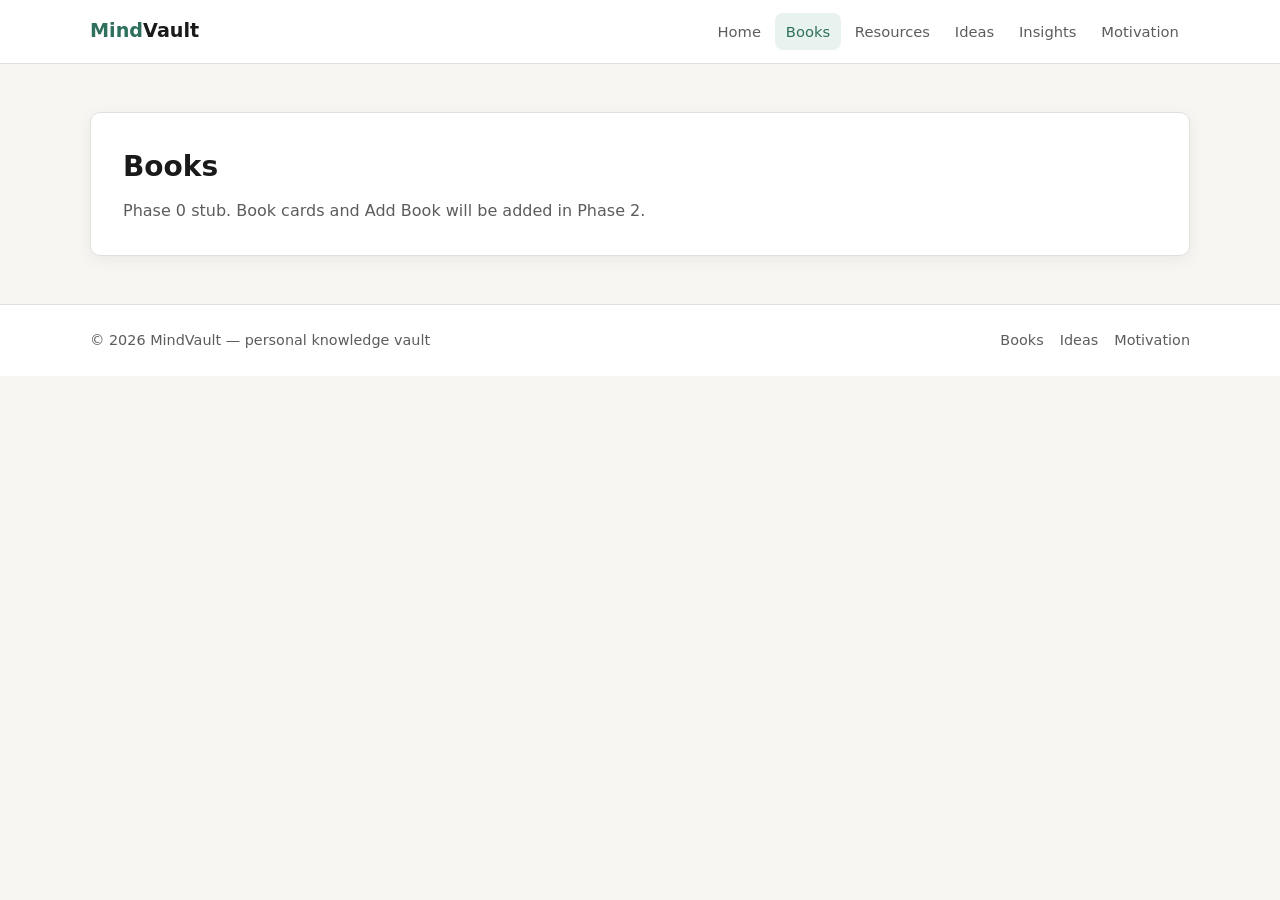
==== books.html @ 551688cd "just setup teh initial folder structure of application" ====
<!DOCTYPE html>
<html lang="en">
<head>
  <meta charset="UTF-8">
  <meta name="viewport" content="width=device-width, initial-scale=1.0">
  <title>Books — MindVault</title>
  <link rel="stylesheet" href="css/style.css">
</head>
<body>
  <header class="site-header">
    <div class="container nav-inner">
      <a class="logo" href="index.html">Mind<span>Vault</span></a>
      <button class="nav-toggle" type="button" aria-label="Open menu">☰</button>
      <nav class="site-nav" aria-label="Main">
        <ul>
          <li><a href="index.html">Home</a></li>
          <li><a class="active" href="books.html">Books</a></li>
          <li><a href="resources.html">Resources</a></li>
          <li><a href="ideas.html">Ideas</a></li>
          <li><a href="insights.html">Insights</a></li>
          <li><a href="motivation.html">Motivation</a></li>
        </ul>
      </nav>
    </div>
  </header>

  <main class="page-main">
    <div class="container">
      <section class="page-stub">
        <h1>Books</h1>
        <p>Phase 0 stub. Book cards and Add Book will be added in Phase 2.</p>
      </section>
    </div>
  </main>

  <footer class="site-footer">
    <div class="container footer-inner">
      <p>© 2026 MindVault — personal knowledge vault</p>
      <div class="footer-links">
        <a href="books.html">Books</a>
        <a href="ideas.html">Ideas</a>
        <a href="motivation.html">Motivation</a>
      </div>
    </div>
  </footer>

  <script src="js/data.js"></script>
  <script src="js/script.js"></script>
</body>
</html>
---- css/style.css ----
/* MindVault — Phase 0: design tokens, base, shared layout */

:root {
  --bg: #f7f6f3;
  --surface: #ffffff;
  --text: #1a1a1a;
  --muted: #5c5c5c;
  --border: #e2e0db;
  --accent: #2f6f5e;
  --accent-hover: #255a4c;
  --accent-soft: #e8f2ef;
  --danger: #b42318;
  --radius: 10px;
  --shadow: 0 4px 16px rgba(26, 26, 26, 0.06);
  --font: "Segoe UI", system-ui, sans-serif;
  --nav-height: 64px;
  --container: 1100px;
  --space-1: 0.5rem;
  --space-2: 1rem;
  --space-3: 1.5rem;
  --space-4: 2rem;
  --space-5: 3rem;
}

*,
*::before,
*::after {
  box-sizing: border-box;
  margin: 0;
  padding: 0;
}

body {
  font-family: var(--font);
  background: var(--bg);
  color: var(--text);
  line-height: 1.6;
  min-height: 100vh;
}

img {
  max-width: 100%;
  display: block;
}

a {
  color: inherit;
  text-decoration: none;
}

ul {
  list-style: none;
}

button,
input,
textarea,
select {
  font: inherit;
}

.container {
  width: min(var(--container), 92%);
  margin-inline: auto;
}

/* ----- Header / Nav (Flexbox) ----- */
.site-header {
  position: sticky;
  top: 0;
  z-index: 100;
  height: var(--nav-height);
  background: var(--surface);
  border-bottom: 1px solid var(--border);
}

.nav-inner {
  height: 100%;
  display: flex;
  align-items: center;
  justify-content: space-between;
  gap: var(--space-2);
}

.logo {
  font-weight: 700;
  font-size: 1.2rem;
  color: var(--accent);
}

.logo span {
  color: var(--text);
}

.nav-toggle {
  display: none;
  border: 1px solid var(--border);
  background: var(--surface);
  border-radius: 8px;
  padding: 0.4rem 0.7rem;
  cursor: pointer;
  font-size: 1.2rem;
  line-height: 1;
}

.site-nav ul {
  display: flex;
  align-items: center;
  gap: 0.15rem;
  flex-wrap: wrap;
}

.site-nav a {
  display: block;
  padding: 0.45rem 0.7rem;
  border-radius: 8px;
  font-size: 0.92rem;
  font-weight: 500;
  color: var(--muted);
}

.site-nav a:hover,
.site-nav a.active {
  background: var(--accent-soft);
  color: var(--accent);
}

/* ----- Buttons ----- */
.btn {
  display: inline-flex;
  align-items: center;
  justify-content: center;
  gap: 0.35rem;
  padding: 0.65rem 1.15rem;
  border: none;
  border-radius: 8px;
  background: var(--accent);
  color: #fff;
  font-weight: 600;
  cursor: pointer;
}

.btn:hover {
  background: var(--accent-hover);
}

.btn-outline {
  background: transparent;
  color: var(--accent);
  border: 1.5px solid var(--accent);
}

.btn-outline:hover {
  background: var(--accent-soft);
}

/* ----- Main stub ----- */
.page-main {
  padding: var(--space-5) 0;
}

.page-stub {
  background: var(--surface);
  border: 1px solid var(--border);
  border-radius: var(--radius);
  padding: var(--space-4);
  box-shadow: var(--shadow);
}

.page-stub h1 {
  font-size: 1.75rem;
  margin-bottom: var(--space-1);
}

.page-stub p {
  color: var(--muted);
}

/* ----- Footer ----- */
.site-footer {
  margin-top: auto;
  padding: var(--space-3) 0;
  border-top: 1px solid var(--border);
  background: var(--surface);
}

.footer-inner {
  display: flex;
  justify-content: space-between;
  align-items: center;
  flex-wrap: wrap;
  gap: var(--space-2);
}

.site-footer p {
  color: var(--muted);
  font-size: 0.9rem;
}

.footer-links {
  display: flex;
  gap: var(--space-2);
}

.footer-links a {
  color: var(--muted);
  font-size: 0.9rem;
}

.footer-links a:hover {
  color: var(--accent);
}

/* ----- Responsive ----- */
@media (max-width: 900px) {
  .site-nav a {
    padding: 0.4rem 0.55rem;
    font-size: 0.85rem;
  }
}

@media (max-width: 600px) {
  .nav-toggle {
    display: block;
  }

  .site-nav {
    position: absolute;
    top: var(--nav-height);
    left: 0;
    right: 0;
    background: var(--surface);
    border-bottom: 1px solid var(--border);
    padding: var(--space-2);
    display: none;
  }

  .site-nav.open {
    display: block;
  }

  .site-nav ul {
    flex-direction: column;
    align-items: stretch;
  }

  .site-nav a {
    padding: 0.75rem 0.85rem;
  }

  .footer-inner {
    flex-direction: column;
    align-items: flex-start;
  }
}
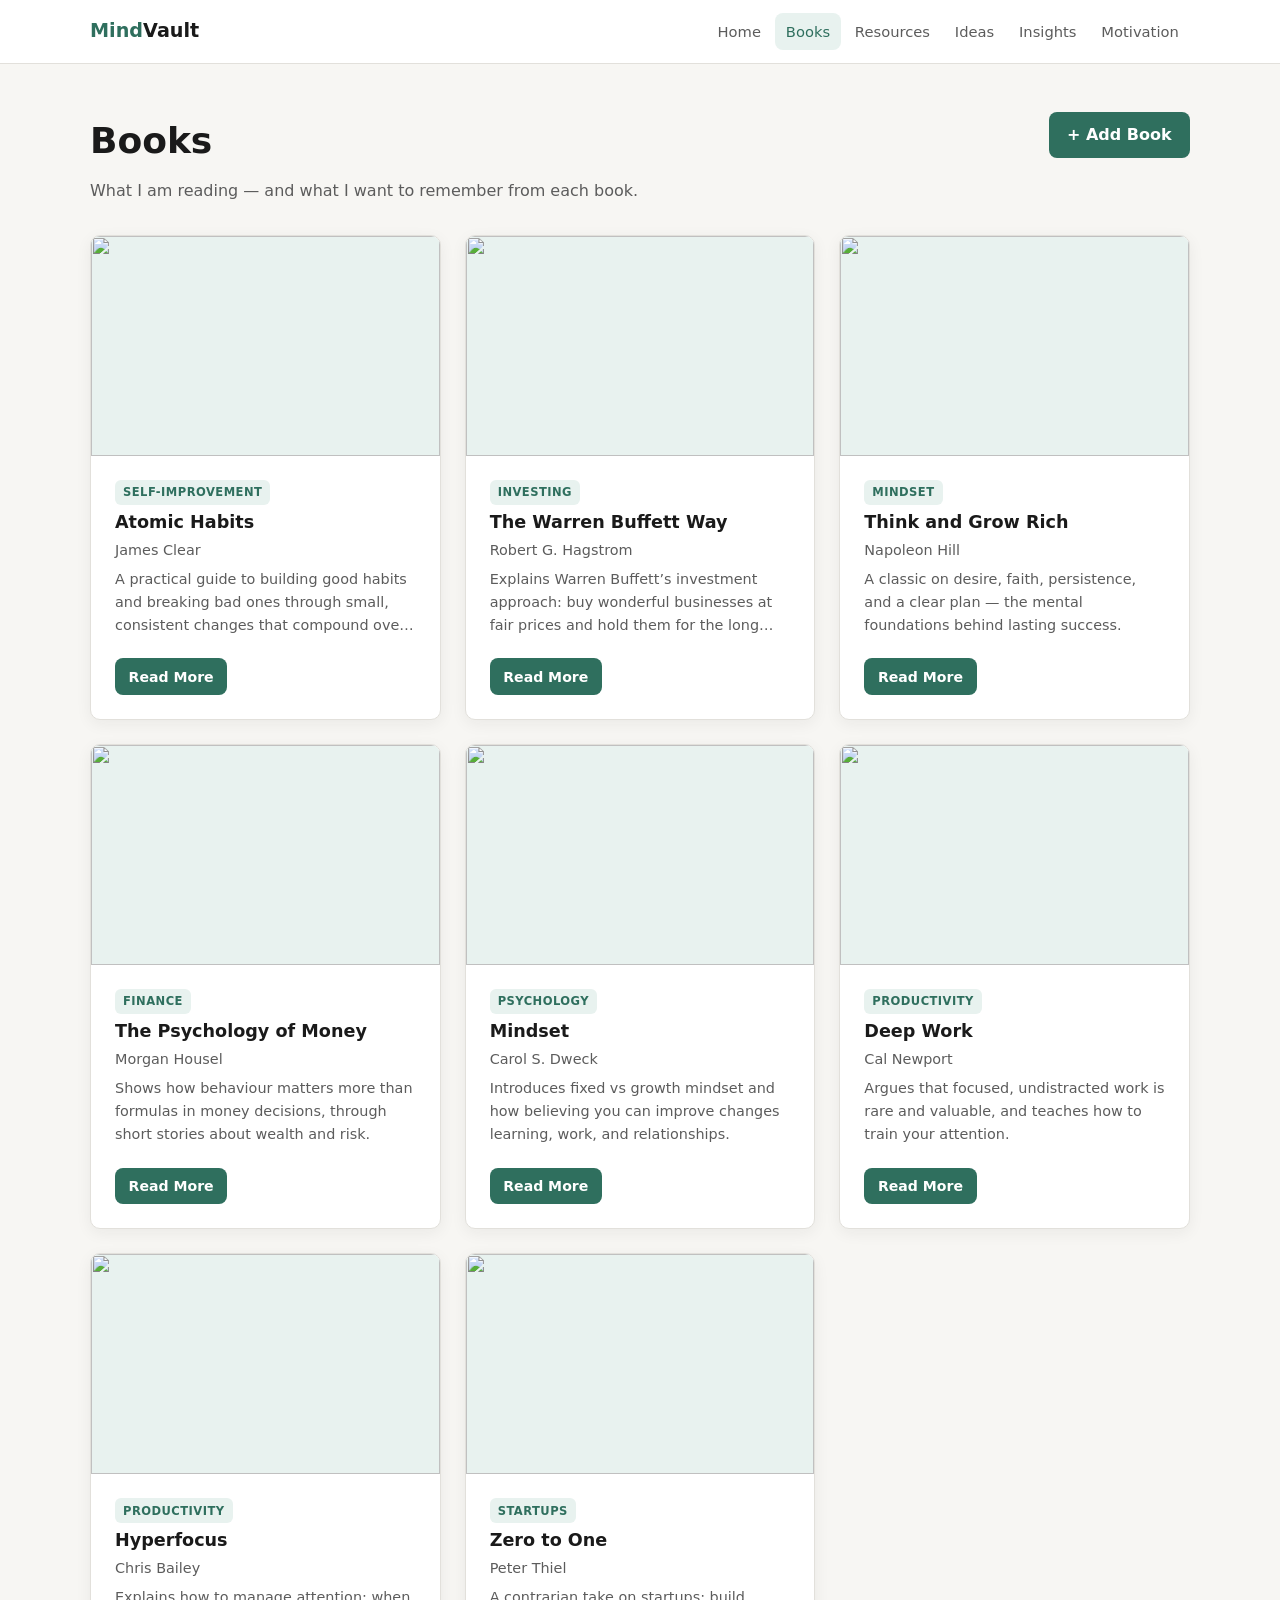
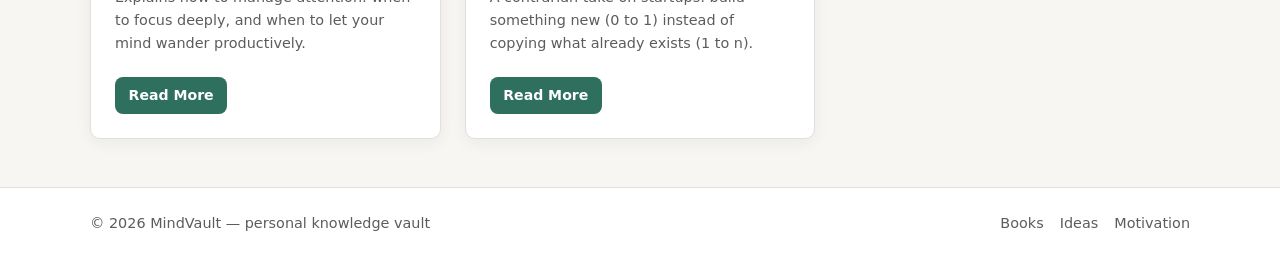
==== commit 7c8ceeaa: "books sections is complete with all its necessary functionality" ====
--- a/books.html
+++ b/books.html
@@ -26,12 +26,74 @@
 
   <main class="page-main">
     <div class="container">
-      <section class="page-stub">
-        <h1>Books</h1>
-        <p>Phase 0 stub. Book cards and Add Book will be added in Phase 2.</p>
+      <header class="page-header">
+        <div>
+          <h1>Books</h1>
+          <p>What I am reading — and what I want to remember from each book.</p>
+        </div>
+        <button class="btn" type="button" id="btn-open-add-book">+ Add Book</button>
+      </header>
+
+      <section aria-label="Book list">
+        <div class="items-grid" id="books-grid"></div>
       </section>
     </div>
   </main>
+
+  <!-- Add Book modal -->
+  <div class="modal-backdrop" id="add-book-modal" hidden>
+    <div class="modal" role="dialog" aria-labelledby="add-book-title" aria-modal="true">
+      <h2 id="add-book-title">Add Book</h2>
+      <form id="add-book-form" novalidate>
+        <div class="form-group" id="book-title-group">
+          <label for="book-title">Book name</label>
+          <input type="text" id="book-title" name="title" placeholder="e.g. Atomic Habits">
+          <p class="error-text"></p>
+        </div>
+        <div class="form-group" id="book-author-group">
+          <label for="book-author">Author</label>
+          <input type="text" id="book-author" name="author" placeholder="e.g. James Clear">
+          <p class="error-text"></p>
+        </div>
+        <div class="form-group" id="book-category-group">
+          <label for="book-category">Category</label>
+          <select id="book-category" name="category">
+            <option value="">Select category…</option>
+            <option value="Self-Improvement">Self-Improvement</option>
+            <option value="Investing">Investing</option>
+            <option value="Finance">Finance</option>
+            <option value="Psychology">Psychology</option>
+            <option value="Productivity">Productivity</option>
+            <option value="Mindset">Mindset</option>
+            <option value="Startups">Startups</option>
+            <option value="Other">Other</option>
+          </select>
+          <p class="error-text"></p>
+        </div>
+        <div class="form-group" id="book-summary-group">
+          <label for="book-summary">Summary</label>
+          <textarea id="book-summary" name="summary" rows="4" placeholder="A short note about this book…"></textarea>
+          <p class="error-text"></p>
+        </div>
+        <div class="modal-actions">
+          <button class="btn btn-outline" type="button" data-close-modal="add-book-modal">Cancel</button>
+          <button class="btn" type="submit">Add Book</button>
+        </div>
+      </form>
+    </div>
+  </div>
+
+  <!-- Read More modal -->
+  <div class="modal-backdrop" id="book-detail-modal" hidden>
+    <div class="modal" role="dialog" aria-labelledby="book-detail-title" aria-modal="true">
+      <h2 id="book-detail-title">Book</h2>
+      <p class="detail-meta" id="book-detail-meta"></p>
+      <p id="book-detail-summary"></p>
+      <div class="modal-actions">
+        <button class="btn" type="button" data-close-modal="book-detail-modal">Close</button>
+      </div>
+    </div>
+  </div>
 
   <footer class="site-footer">
     <div class="container footer-inner">
--- a/css/style.css
+++ b/css/style.css
@@ -1,5 +1,3 @@
-/* MindVault — Phase 0: design tokens, base, shared layout */
-
 :root {
   --bg: #f7f6f3;
   --surface: #ffffff;
@@ -154,7 +152,7 @@
   background: var(--accent-soft);
 }
 
-/* ----- Main stub ----- */
+/* ----- Main ----- */
 .page-main {
   padding: var(--space-5) 0;
 }
@@ -174,6 +172,335 @@
 
 .page-stub p {
   color: var(--muted);
+}
+
+.section-title {
+  font-size: 1.35rem;
+  margin-bottom: var(--space-1);
+}
+
+.section-desc {
+  color: var(--muted);
+  margin-bottom: var(--space-3);
+  max-width: 36rem;
+}
+
+/* ----- Home: Hero ----- */
+.hero {
+  padding: var(--space-5) 0 var(--space-4);
+}
+
+.hero-eyebrow {
+  font-size: 0.8rem;
+  font-weight: 600;
+  letter-spacing: 0.08em;
+  text-transform: uppercase;
+  color: var(--accent);
+  margin-bottom: var(--space-1);
+}
+
+.hero h1 {
+  font-size: clamp(1.9rem, 4vw, 2.75rem);
+  line-height: 1.2;
+  margin-bottom: var(--space-2);
+  max-width: 18ch;
+}
+
+.hero-lead {
+  color: var(--muted);
+  font-size: 1.1rem;
+  max-width: 34rem;
+  margin-bottom: var(--space-3);
+}
+
+.hero-actions {
+  display: flex;
+  flex-wrap: wrap;
+  gap: var(--space-2);
+}
+
+/* ----- Home: Statistics (Flexbox row) ----- */
+.statistics {
+  padding: var(--space-4) 0;
+}
+
+.stats-row {
+  display: flex;
+  flex-wrap: wrap;
+  gap: var(--space-2);
+}
+
+.stat-card {
+  flex: 1 1 120px;
+  background: var(--surface);
+  border: 1px solid var(--border);
+  border-radius: var(--radius);
+  padding: var(--space-3) var(--space-2);
+  text-align: center;
+  box-shadow: var(--shadow);
+}
+
+.stat-card strong {
+  display: block;
+  font-size: 1.75rem;
+  color: var(--accent);
+  line-height: 1.2;
+}
+
+.stat-card span {
+  color: var(--muted);
+  font-size: 0.9rem;
+}
+
+/* ----- Home: Quick actions ----- */
+.quick-actions {
+  padding: var(--space-4) 0;
+}
+
+.actions-row {
+  display: flex;
+  flex-wrap: wrap;
+  gap: var(--space-2);
+}
+
+/* ----- Home: Recent items (simple grid) ----- */
+.recent-items {
+  padding: var(--space-4) 0 var(--space-2);
+}
+
+.recent-grid {
+  display: grid;
+  grid-template-columns: repeat(3, 1fr);
+  gap: var(--space-2);
+}
+
+.recent-card {
+  background: var(--surface);
+  border: 1px solid var(--border);
+  border-radius: var(--radius);
+  padding: var(--space-3);
+  box-shadow: var(--shadow);
+}
+
+.recent-type {
+  display: inline-block;
+  font-size: 0.75rem;
+  font-weight: 600;
+  text-transform: uppercase;
+  letter-spacing: 0.04em;
+  color: var(--accent);
+  background: var(--accent-soft);
+  padding: 0.2rem 0.5rem;
+  border-radius: 6px;
+  margin-bottom: var(--space-1);
+}
+
+.recent-card h3 {
+  font-size: 1.05rem;
+  margin-bottom: 0.35rem;
+}
+
+.recent-card p {
+  color: var(--muted);
+  font-size: 0.92rem;
+}
+
+/* ----- Page header (Books and later pages) ----- */
+.page-header {
+  display: flex;
+  justify-content: space-between;
+  align-items: flex-start;
+  gap: var(--space-2);
+  margin-bottom: var(--space-4);
+  flex-wrap: wrap;
+}
+
+.page-header h1 {
+  font-size: clamp(1.75rem, 3vw, 2.25rem);
+  margin-bottom: var(--space-1);
+}
+
+.page-header p {
+  color: var(--muted);
+}
+
+/* ----- Card grid (Books) ----- */
+.items-grid {
+  display: grid;
+  grid-template-columns: repeat(3, 1fr);
+  gap: var(--space-3);
+}
+
+.book-card {
+  background: var(--surface);
+  border: 1px solid var(--border);
+  border-radius: var(--radius);
+  overflow: hidden;
+  box-shadow: var(--shadow);
+  display: flex;
+  flex-direction: column;
+}
+
+.book-cover {
+  width: 100%;
+  height: 220px;
+  object-fit: cover;
+  background: var(--accent-soft);
+}
+
+.book-cover.placeholder {
+  display: flex;
+  align-items: center;
+  justify-content: center;
+  color: var(--muted);
+  font-size: 0.9rem;
+  font-weight: 600;
+}
+
+.book-body {
+  padding: var(--space-3);
+  display: flex;
+  flex-direction: column;
+  flex: 1;
+  gap: 0.35rem;
+}
+
+.card-tag {
+  display: inline-block;
+  align-self: flex-start;
+  font-size: 0.72rem;
+  font-weight: 600;
+  text-transform: uppercase;
+  letter-spacing: 0.04em;
+  color: var(--accent);
+  background: var(--accent-soft);
+  padding: 0.2rem 0.5rem;
+  border-radius: 6px;
+}
+
+.book-body h3 {
+  font-size: 1.1rem;
+  line-height: 1.3;
+}
+
+.book-author {
+  color: var(--muted);
+  font-size: 0.9rem;
+}
+
+.book-summary {
+  color: var(--muted);
+  font-size: 0.9rem;
+  flex: 1;
+  display: -webkit-box;
+  -webkit-line-clamp: 3;
+  -webkit-box-orient: vertical;
+  overflow: hidden;
+}
+
+.card-actions {
+  display: flex;
+  flex-wrap: wrap;
+  gap: 0.5rem;
+  margin-top: var(--space-2);
+}
+
+.btn-small {
+  padding: 0.45rem 0.85rem;
+  font-size: 0.88rem;
+}
+
+/* ----- Modal ----- */
+.modal-backdrop {
+  position: fixed;
+  inset: 0;
+  background: rgba(26, 26, 26, 0.45);
+  display: flex;
+  align-items: center;
+  justify-content: center;
+  padding: var(--space-2);
+  z-index: 200;
+}
+
+.modal-backdrop[hidden] {
+  display: none;
+}
+
+.modal {
+  width: min(480px, 100%);
+  background: var(--surface);
+  border-radius: var(--radius);
+  padding: var(--space-4);
+  box-shadow: var(--shadow);
+  max-height: 90vh;
+  overflow-y: auto;
+}
+
+.modal h2 {
+  font-size: 1.35rem;
+  margin-bottom: var(--space-3);
+}
+
+.detail-meta {
+  color: var(--accent);
+  font-weight: 600;
+  font-size: 0.9rem;
+  margin-bottom: var(--space-2);
+}
+
+.modal-actions {
+  display: flex;
+  justify-content: flex-end;
+  flex-wrap: wrap;
+  gap: var(--space-2);
+  margin-top: var(--space-3);
+}
+
+/* ----- Forms ----- */
+.form-group {
+  margin-bottom: var(--space-2);
+}
+
+.form-group label {
+  display: block;
+  font-weight: 600;
+  margin-bottom: 0.35rem;
+  font-size: 0.9rem;
+}
+
+.form-group input,
+.form-group select,
+.form-group textarea {
+  width: 100%;
+  padding: 0.65rem 0.8rem;
+  border: 1.5px solid var(--border);
+  border-radius: 8px;
+  background: var(--bg);
+  color: var(--text);
+}
+
+.form-group input:focus,
+.form-group select:focus,
+.form-group textarea:focus {
+  outline: 2px solid var(--accent);
+  outline-offset: 1px;
+}
+
+.form-group.error input,
+.form-group.error select,
+.form-group.error textarea {
+  border-color: var(--danger);
+}
+
+.error-text {
+  display: none;
+  color: var(--danger);
+  font-size: 0.82rem;
+  margin-top: 0.3rem;
+}
+
+.form-group.error .error-text {
+  display: block;
 }
 
 /* ----- Footer ----- */
@@ -188,7 +515,7 @@
   display: flex;
   justify-content: space-between;
   align-items: center;
-  flex-wrap: wrap;
+  flex-wrap: nowrap;
   gap: var(--space-2);
 }
 
@@ -216,6 +543,14 @@
   .site-nav a {
     padding: 0.4rem 0.55rem;
     font-size: 0.85rem;
+  }
+
+  .recent-grid {
+    grid-template-columns: repeat(2, 1fr);
+  }
+
+  .items-grid {
+    grid-template-columns: repeat(2, 1fr);
   }
 }
 
@@ -252,4 +587,34 @@
     flex-direction: column;
     align-items: flex-start;
   }
-}
+
+  .hero {
+    padding-top: var(--space-4);
+  }
+
+  .hero-actions,
+  .actions-row {
+    flex-direction: column;
+  }
+
+  .hero-actions .btn,
+  .actions-row .btn {
+    width: 100%;
+  }
+
+  .recent-grid {
+    grid-template-columns: 1fr;
+  }
+
+  .items-grid {
+    grid-template-columns: 1fr;
+  }
+
+  .page-header {
+    flex-direction: column;
+  }
+
+  .page-header .btn {
+    width: 100%;
+  }
+}
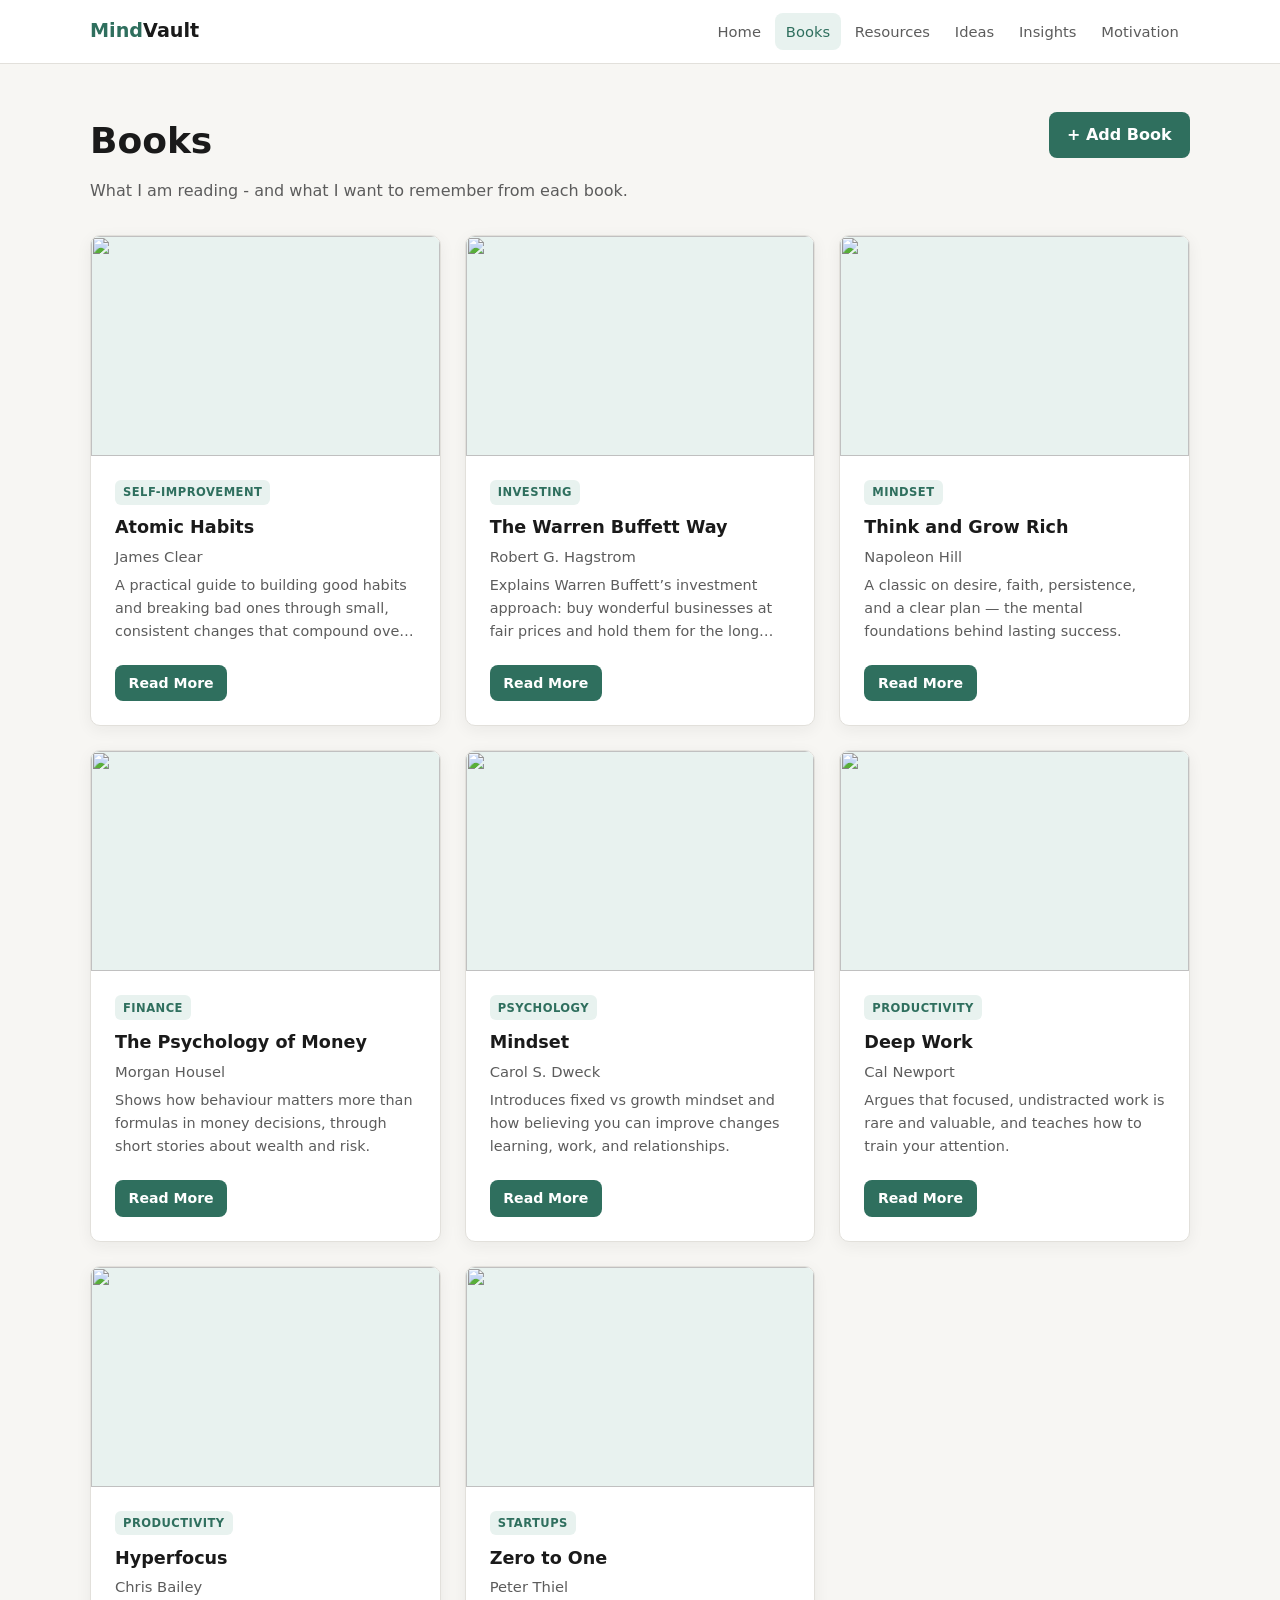
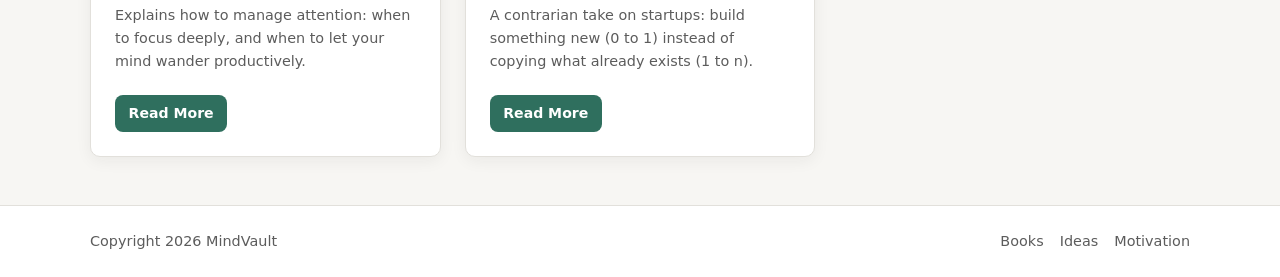
==== commit 4e7fc20e: "Refactor HTML structure and update styles across multiple pages for consistency; improve accessibili" ====
--- a/books.html
+++ b/books.html
@@ -3,7 +3,7 @@
 <head>
   <meta charset="UTF-8">
   <meta name="viewport" content="width=device-width, initial-scale=1.0">
-  <title>Books — MindVault</title>
+  <title>Books  -  MindVault</title>
   <link rel="stylesheet" href="css/style.css">
 </head>
 <body>
@@ -26,39 +26,36 @@
 
   <main class="page-main">
     <div class="container">
-      <header class="page-header">
+      <div class="page-header">
         <div>
           <h1>Books</h1>
-          <p>What I am reading — and what I want to remember from each book.</p>
+          <p>What I am reading  -  and what I want to remember from each book.</p>
         </div>
         <button class="btn" type="button" id="btn-open-add-book">+ Add Book</button>
-      </header>
+      </div>
 
-      <section aria-label="Book list">
-        <div class="items-grid" id="books-grid"></div>
-      </section>
+      <div class="items-grid" id="books-grid"></div>
     </div>
   </main>
 
-  <!-- Add Book modal -->
   <div class="modal-backdrop" id="add-book-modal" hidden>
-    <div class="modal" role="dialog" aria-labelledby="add-book-title" aria-modal="true">
-      <h2 id="add-book-title">Add Book</h2>
-      <form id="add-book-form" novalidate>
+    <div class="modal">
+      <h2>Add Book</h2>
+      <form id="add-book-form">
         <div class="form-group" id="book-title-group">
           <label for="book-title">Book name</label>
-          <input type="text" id="book-title" name="title" placeholder="e.g. Atomic Habits">
+          <input type="text" id="book-title" placeholder="e.g. Atomic Habits">
           <p class="error-text"></p>
         </div>
         <div class="form-group" id="book-author-group">
           <label for="book-author">Author</label>
-          <input type="text" id="book-author" name="author" placeholder="e.g. James Clear">
+          <input type="text" id="book-author" placeholder="e.g. James Clear">
           <p class="error-text"></p>
         </div>
         <div class="form-group" id="book-category-group">
           <label for="book-category">Category</label>
-          <select id="book-category" name="category">
-            <option value="">Select category…</option>
+          <select id="book-category">
+            <option value="">Select category...</option>
             <option value="Self-Improvement">Self-Improvement</option>
             <option value="Investing">Investing</option>
             <option value="Finance">Finance</option>
@@ -72,7 +69,7 @@
         </div>
         <div class="form-group" id="book-summary-group">
           <label for="book-summary">Summary</label>
-          <textarea id="book-summary" name="summary" rows="4" placeholder="A short note about this book…"></textarea>
+          <textarea id="book-summary" rows="4" placeholder="A short note about this book..."></textarea>
           <p class="error-text"></p>
         </div>
         <div class="modal-actions">
@@ -83,9 +80,8 @@
     </div>
   </div>
 
-  <!-- Read More modal -->
   <div class="modal-backdrop" id="book-detail-modal" hidden>
-    <div class="modal" role="dialog" aria-labelledby="book-detail-title" aria-modal="true">
+    <div class="modal">
       <h2 id="book-detail-title">Book</h2>
       <p class="detail-meta" id="book-detail-meta"></p>
       <p id="book-detail-summary"></p>
@@ -97,7 +93,7 @@
 
   <footer class="site-footer">
     <div class="container footer-inner">
-      <p>© 2026 MindVault — personal knowledge vault</p>
+      <p>Copyright 2026 MindVault</p>
       <div class="footer-links">
         <a href="books.html">Books</a>
         <a href="ideas.html">Ideas</a>
--- a/css/style.css
+++ b/css/style.css
@@ -157,23 +157,6 @@
   padding: var(--space-5) 0;
 }
 
-.page-stub {
-  background: var(--surface);
-  border: 1px solid var(--border);
-  border-radius: var(--radius);
-  padding: var(--space-4);
-  box-shadow: var(--shadow);
-}
-
-.page-stub h1 {
-  font-size: 1.75rem;
-  margin-bottom: var(--space-1);
-}
-
-.page-stub p {
-  color: var(--muted);
-}
-
 .section-title {
   font-size: 1.35rem;
   margin-bottom: var(--space-1);
@@ -185,187 +168,12 @@
   max-width: 36rem;
 }
 
-/* ----- Home: Hero ----- */
-.hero {
-  padding: var(--space-5) 0 var(--space-4);
-}
-
-.hero-eyebrow {
-  font-size: 0.8rem;
-  font-weight: 600;
-  letter-spacing: 0.08em;
-  text-transform: uppercase;
-  color: var(--accent);
-  margin-bottom: var(--space-1);
-}
-
-.hero h1 {
-  font-size: clamp(1.9rem, 4vw, 2.75rem);
-  line-height: 1.2;
-  margin-bottom: var(--space-2);
-  max-width: 18ch;
-}
-
-.hero-lead {
-  color: var(--muted);
-  font-size: 1.1rem;
-  max-width: 34rem;
-  margin-bottom: var(--space-3);
-}
-
-.hero-actions {
-  display: flex;
-  flex-wrap: wrap;
-  gap: var(--space-2);
-}
-
-/* ----- Home: Statistics (Flexbox row) ----- */
-.statistics {
-  padding: var(--space-4) 0;
-}
-
-.stats-row {
-  display: flex;
-  flex-wrap: wrap;
-  gap: var(--space-2);
-}
-
-.stat-card {
-  flex: 1 1 120px;
-  background: var(--surface);
-  border: 1px solid var(--border);
-  border-radius: var(--radius);
-  padding: var(--space-3) var(--space-2);
-  text-align: center;
-  box-shadow: var(--shadow);
-}
-
-.stat-card strong {
-  display: block;
-  font-size: 1.75rem;
-  color: var(--accent);
-  line-height: 1.2;
-}
-
-.stat-card span {
-  color: var(--muted);
-  font-size: 0.9rem;
-}
-
-/* ----- Home: Quick actions ----- */
-.quick-actions {
-  padding: var(--space-4) 0;
-}
-
-.actions-row {
-  display: flex;
-  flex-wrap: wrap;
-  gap: var(--space-2);
-}
-
-/* ----- Home: Recent items (simple grid) ----- */
-.recent-items {
-  padding: var(--space-4) 0 var(--space-2);
-}
-
-.recent-grid {
-  display: grid;
-  grid-template-columns: repeat(3, 1fr);
-  gap: var(--space-2);
-}
-
-.recent-card {
-  background: var(--surface);
-  border: 1px solid var(--border);
-  border-radius: var(--radius);
-  padding: var(--space-3);
-  box-shadow: var(--shadow);
-}
-
-.recent-type {
-  display: inline-block;
-  font-size: 0.75rem;
-  font-weight: 600;
-  text-transform: uppercase;
-  letter-spacing: 0.04em;
-  color: var(--accent);
-  background: var(--accent-soft);
-  padding: 0.2rem 0.5rem;
-  border-radius: 6px;
-  margin-bottom: var(--space-1);
-}
-
-.recent-card h3 {
-  font-size: 1.05rem;
-  margin-bottom: 0.35rem;
-}
-
-.recent-card p {
+.muted {
   color: var(--muted);
   font-size: 0.92rem;
 }
 
-/* ----- Page header (Books and later pages) ----- */
-.page-header {
-  display: flex;
-  justify-content: space-between;
-  align-items: flex-start;
-  gap: var(--space-2);
-  margin-bottom: var(--space-4);
-  flex-wrap: wrap;
-}
-
-.page-header h1 {
-  font-size: clamp(1.75rem, 3vw, 2.25rem);
-  margin-bottom: var(--space-1);
-}
-
-.page-header p {
-  color: var(--muted);
-}
-
-/* ----- Card grid (Books) ----- */
-.items-grid {
-  display: grid;
-  grid-template-columns: repeat(3, 1fr);
-  gap: var(--space-3);
-}
-
-.book-card {
-  background: var(--surface);
-  border: 1px solid var(--border);
-  border-radius: var(--radius);
-  overflow: hidden;
-  box-shadow: var(--shadow);
-  display: flex;
-  flex-direction: column;
-}
-
-.book-cover {
-  width: 100%;
-  height: 220px;
-  object-fit: cover;
-  background: var(--accent-soft);
-}
-
-.book-cover.placeholder {
-  display: flex;
-  align-items: center;
-  justify-content: center;
-  color: var(--muted);
-  font-size: 0.9rem;
-  font-weight: 600;
-}
-
-.book-body {
-  padding: var(--space-3);
-  display: flex;
-  flex-direction: column;
-  flex: 1;
-  gap: 0.35rem;
-}
-
-.card-tag {
+.tag {
   display: inline-block;
   align-self: flex-start;
   font-size: 0.72rem;
@@ -376,26 +184,183 @@
   background: var(--accent-soft);
   padding: 0.2rem 0.5rem;
   border-radius: 6px;
-}
-
-.book-body h3 {
-  font-size: 1.1rem;
-  line-height: 1.3;
-}
-
-.book-author {
+  margin-bottom: 0.35rem;
+}
+
+.clamp {
   color: var(--muted);
   font-size: 0.9rem;
-}
-
-.book-summary {
-  color: var(--muted);
-  font-size: 0.9rem;
-  flex: 1;
   display: -webkit-box;
   -webkit-line-clamp: 3;
   -webkit-box-orient: vertical;
   overflow: hidden;
+}
+
+/* ----- Home: Hero ----- */
+.hero {
+  padding: var(--space-5) 0 var(--space-4);
+}
+
+.hero-eyebrow {
+  font-size: 0.8rem;
+  font-weight: 600;
+  letter-spacing: 0.08em;
+  text-transform: uppercase;
+  color: var(--accent);
+  margin-bottom: var(--space-1);
+}
+
+.hero h1 {
+  font-size: clamp(1.9rem, 4vw, 2.75rem);
+  line-height: 1.2;
+  margin-bottom: var(--space-2);
+  max-width: 18ch;
+}
+
+.hero-lead {
+  color: var(--muted);
+  font-size: 1.1rem;
+  max-width: 34rem;
+  margin-bottom: var(--space-3);
+}
+
+.hero-actions {
+  display: flex;
+  flex-wrap: wrap;
+  gap: var(--space-2);
+}
+
+/* ----- Home: Statistics (Flexbox row) ----- */
+.statistics {
+  padding: var(--space-4) 0;
+}
+
+.stats-row {
+  display: flex;
+  flex-wrap: wrap;
+  gap: var(--space-2);
+}
+
+.stat-card {
+  flex: 1 1 120px;
+  background: var(--surface);
+  border: 1px solid var(--border);
+  border-radius: var(--radius);
+  padding: var(--space-3) var(--space-2);
+  text-align: center;
+  box-shadow: var(--shadow);
+}
+
+.stat-card strong {
+  display: block;
+  font-size: 1.75rem;
+  color: var(--accent);
+  line-height: 1.2;
+}
+
+.stat-card span {
+  color: var(--muted);
+  font-size: 0.9rem;
+}
+
+/* ----- Home: Quick actions ----- */
+.quick-actions {
+  padding: var(--space-4) 0;
+}
+
+.actions-row {
+  display: flex;
+  flex-wrap: wrap;
+  gap: var(--space-2);
+}
+
+/* ----- Home: Recent items (simple grid) ----- */
+.recent-items {
+  padding: var(--space-4) 0 var(--space-2);
+}
+
+.recent-grid {
+  display: grid;
+  grid-template-columns: repeat(3, 1fr);
+  gap: var(--space-2);
+}
+
+.recent-card {
+  background: var(--surface);
+  border: 1px solid var(--border);
+  border-radius: var(--radius);
+  padding: var(--space-3);
+  box-shadow: var(--shadow);
+}
+
+.recent-card h3 {
+  font-size: 1.05rem;
+  margin-bottom: 0.35rem;
+}
+
+/* ----- Page header (Books and later pages) ----- */
+.page-header {
+  display: flex;
+  justify-content: space-between;
+  align-items: flex-start;
+  gap: var(--space-2);
+  margin-bottom: var(--space-4);
+  flex-wrap: wrap;
+}
+
+.page-header h1 {
+  font-size: clamp(1.75rem, 3vw, 2.25rem);
+  margin-bottom: var(--space-1);
+}
+
+.page-header p {
+  color: var(--muted);
+}
+
+/* ----- Card grid (Books) ----- */
+.items-grid {
+  display: grid;
+  grid-template-columns: repeat(3, 1fr);
+  gap: var(--space-3);
+}
+
+.book-card {
+  background: var(--surface);
+  border: 1px solid var(--border);
+  border-radius: var(--radius);
+  overflow: hidden;
+  box-shadow: var(--shadow);
+  display: flex;
+  flex-direction: column;
+}
+
+.book-cover {
+  width: 100%;
+  height: 220px;
+  object-fit: cover;
+  background: var(--accent-soft);
+}
+
+.book-cover.placeholder {
+  display: flex;
+  align-items: center;
+  justify-content: center;
+  color: var(--muted);
+  font-size: 0.9rem;
+  font-weight: 600;
+}
+
+.book-body {
+  padding: var(--space-3);
+  display: flex;
+  flex-direction: column;
+  flex: 1;
+  gap: 0.35rem;
+}
+
+.book-body h3 {
+  font-size: 1.1rem;
+  line-height: 1.3;
 }
 
 .card-actions {
@@ -503,6 +468,104 @@
   display: block;
 }
 
+/* ----- Filters + search (Resources) ----- */
+.filters {
+  display: flex;
+  flex-wrap: wrap;
+  gap: 0.5rem;
+  margin-bottom: var(--space-2);
+}
+
+.filter-btn {
+  padding: 0.45rem 0.9rem;
+  border: 1px solid var(--border);
+  background: var(--surface);
+  border-radius: 8px;
+  cursor: pointer;
+  font-weight: 500;
+  color: var(--text);
+}
+
+.filter-btn.active,
+.filter-btn:hover {
+  background: var(--accent);
+  color: #fff;
+  border-color: var(--accent);
+}
+
+.search-box {
+  width: 100%;
+  max-width: 420px;
+  padding: 0.7rem 0.9rem;
+  border: 1px solid var(--border);
+  border-radius: 8px;
+  background: var(--surface);
+  color: var(--text);
+  margin-bottom: var(--space-3);
+}
+
+.search-box:focus {
+  outline: 2px solid var(--accent);
+  outline-offset: 1px;
+}
+
+.card {
+  background: var(--surface);
+  border: 1px solid var(--border);
+  border-radius: var(--radius);
+  padding: var(--space-3);
+  box-shadow: var(--shadow);
+  display: flex;
+  flex-direction: column;
+  gap: 0.35rem;
+}
+
+.card h3 {
+  font-size: 1.1rem;
+  line-height: 1.3;
+}
+
+.card .card-actions {
+  margin-top: auto;
+  padding-top: var(--space-2);
+}
+
+/* ----- Motivation quotes ----- */
+.inspire-box {
+  background: var(--surface);
+  border: 1px solid var(--border);
+  border-radius: var(--radius);
+  padding: var(--space-4);
+  margin-bottom: var(--space-4);
+  box-shadow: var(--shadow);
+  text-align: center;
+}
+
+.inspire-box p:first-child {
+  font-size: 1.25rem;
+  line-height: 1.5;
+  margin-bottom: var(--space-2);
+}
+
+.quote-author {
+  color: var(--accent);
+  font-weight: 600;
+}
+
+.quote-card {
+  background: var(--surface);
+  border: 1px solid var(--border);
+  border-radius: var(--radius);
+  padding: var(--space-3);
+  box-shadow: var(--shadow);
+}
+
+.quote-card p:first-child {
+  font-size: 1.05rem;
+  line-height: 1.5;
+  margin-bottom: var(--space-2);
+}
+
 /* ----- Footer ----- */
 .site-footer {
   margin-top: auto;
